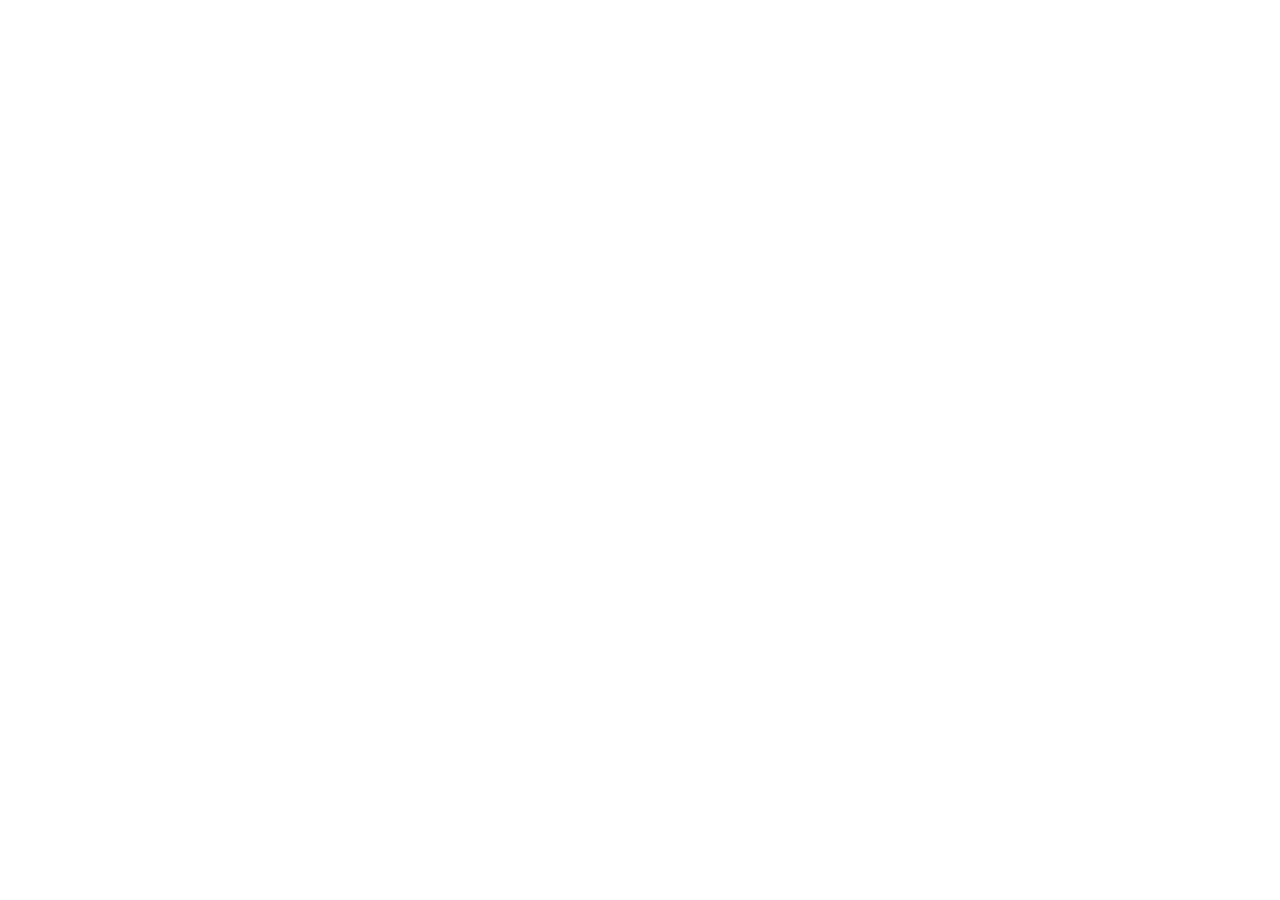
==== battleShip/index.html @ 8e93a14a "start battleShip" ====
<!DOCTYPE html>
<html lang="en">
<head>
    <meta charset="UTF-8">
    <meta name="viewport" content="width=device-width, initial-scale=1.0">
    <title>battleShip</title>
    <script src="script.js" defer></script>
</head>
<body>
    <div></div>
</body>
</html>
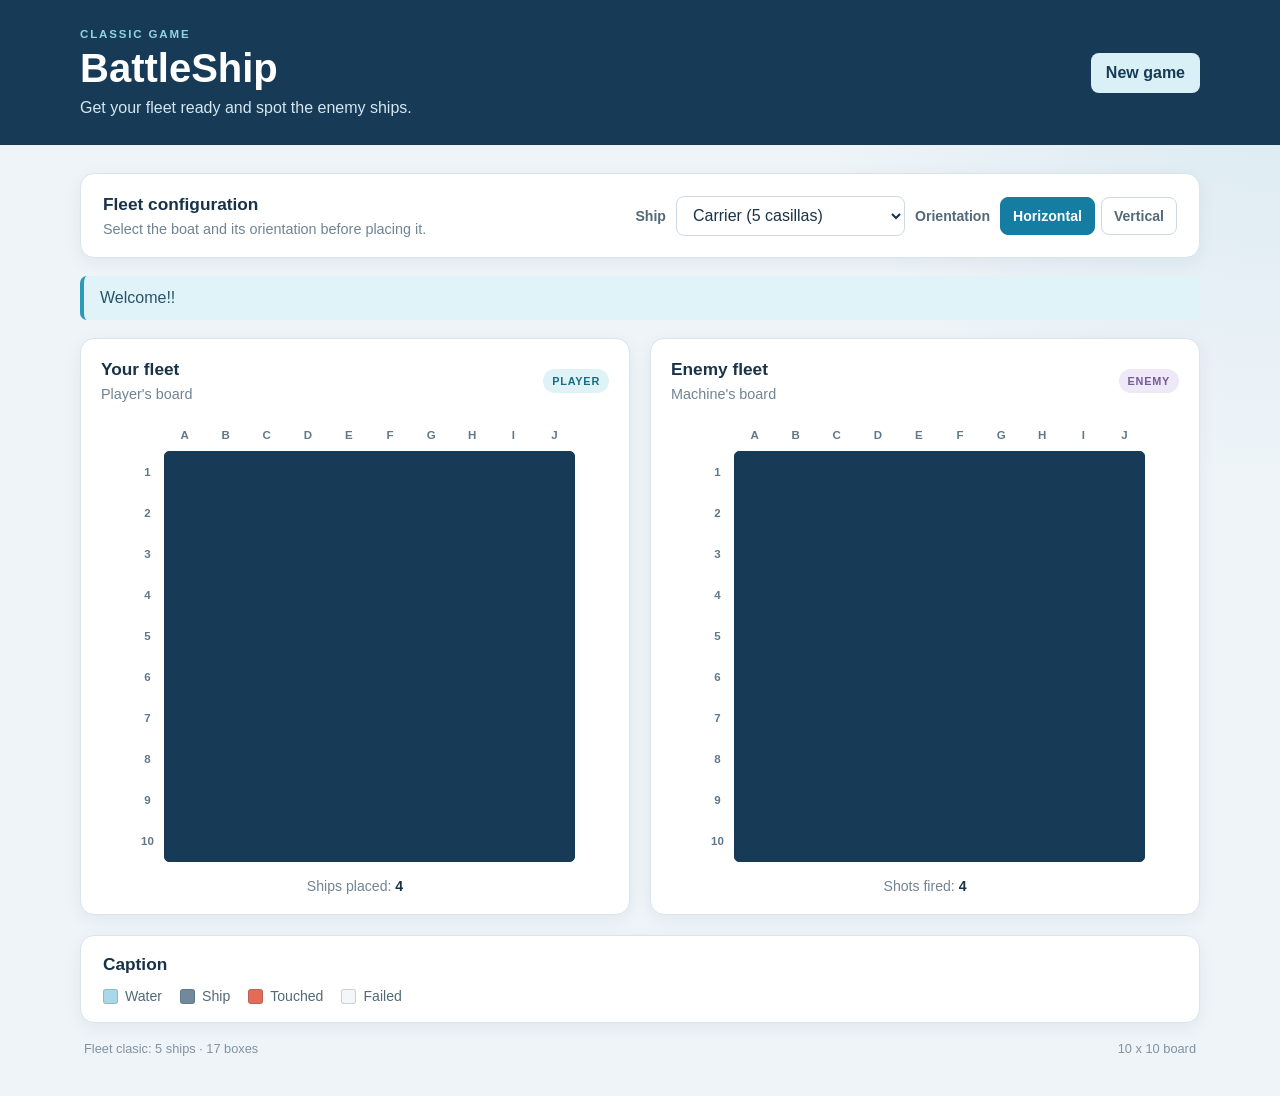
==== commit 48fab506: "update2 battleship" ====
--- a/battleShip/index.html
+++ b/battleShip/index.html
@@ -1,12 +1,117 @@
 <!DOCTYPE html>
-<html lang="en">
+<html lang="es">
 <head>
     <meta charset="UTF-8">
     <meta name="viewport" content="width=device-width, initial-scale=1.0">
-    <title>battleShip</title>
+    <title>BattleShip</title>
+    <link rel="stylesheet" href="estilos.css">
     <script src="script.js" defer></script>
 </head>
 <body>
-    <div></div>
+    <header class="cabecera">
+        <div>
+            <p class="sobretitulo">CLASSIC GAME</p>
+            <h1>BattleShip</h1>
+            <p class="subtitulo">Get your fleet ready and spot the enemy ships.</p>
+        </div>
+        <button id="nuevo-juego" class="boton boton-secundario" type="button">New game</button>
+    </header>
+
+    <main class="contenedor">
+        <section class="panel-configuracion" aria-labelledby="titulo-configuracion">
+            <div>
+                <h2 id="titulo-configuracion">Fleet configuration</h2>
+                <p class="ayuda">Select the boat and its orientation before placing it.</p>
+            </div>
+
+            <div class="controles">
+                <label for="selector-barco">Ship</label>
+                <select id="selector-barco">
+                    <option value="portaaviones">Carrier (5 casillas)</option>
+                    <option value="acorazado">Battleship (4 casillas)</option>
+                    <option value="destructor">Destroyer (3 casillas)</option>
+                    <option value="submarino">Submarine (3 casillas)</option>
+                    <option value="patrullero">Patrol Boat (2 casillas)</option>
+                </select>
+
+                <span class="etiqueta-orientacion">Orientation</span>
+                <div class="grupo-botones" role="group" aria-label="Orientación del barco">
+                    <button id="horizontal" class="boton boton-orientacion activo" type="button" aria-pressed="true">Horizontal</button>
+                    <button id="vertical" class="boton boton-orientacion" type="button" aria-pressed="false">Vertical</button>
+                </div>
+            </div>
+        </section>
+
+        <p id="mensaje" class="mensaje" role="status" aria-live="polite">
+            Welcome. Place your hips on the board to begin.
+        </p>
+
+        <section class="zona-tableros" aria-label="Tableros de juego">
+            <article class="panel-tablero">
+                <div class="titulo-tablero">
+                    <div>
+                        <h2>Your fleet</h2>
+                        <p>Player's board</p>
+                    </div>
+                    <span class="indicador indicador-jugador">PLAYER</span>
+                </div>
+
+                <div class="marco-tablero">
+                    <div class="esquina" aria-hidden="true"></div>
+                    <div class="coordenadas-columnas" aria-hidden="true">
+                        <span>A</span><span>B</span><span>C</span><span>D</span><span>E</span>
+                        <span>F</span><span>G</span><span>H</span><span>I</span><span>J</span>
+                    </div>
+                    <div class="coordenadas-filas" aria-hidden="true">
+                        <span>1</span><span>2</span><span>3</span><span>4</span><span>5</span>
+                        <span>6</span><span>7</span><span>8</span><span>9</span><span>10</span>
+                    </div>
+                    <!-- Las 100 casillas se crearán con JavaScript en una fase posterior. -->
+                    <div id="tablero-jugador" class="tablero" aria-label="Tablero del jugador"></div>
+                </div>
+                <div class="contador">Ships placed: <strong id="barcos-colocados">0 / 5</strong></div>
+            </article>
+
+            <article class="panel-tablero">
+                <div class="titulo-tablero">
+                    <div>
+                        <h2>Enemy fleet</h2>
+                        <p>Machine's board</p>
+                    </div>
+                    <span class="indicador indicador-enemigo">ENEMY</span>
+                </div>
+
+                <div class="marco-tablero">
+                    <div class="esquina" aria-hidden="true"></div>
+                    <div class="coordenadas-columnas" aria-hidden="true">
+                        <span>A</span><span>B</span><span>C</span><span>D</span><span>E</span>
+                        <span>F</span><span>G</span><span>H</span><span>I</span><span>J</span>
+                    </div>
+                    <div class="coordenadas-filas" aria-hidden="true">
+                        <span>1</span><span>2</span><span>3</span><span>4</span><span>5</span>
+                        <span>6</span><span>7</span><span>8</span><span>9</span><span>10</span>
+                    </div>
+                    <!-- Las 100 casillas se crearán con JavaScript en una fase posterior. -->
+                    <div id="tablero-enemigo" class="tablero" aria-label="Tablero enemigo"></div>
+                </div>
+                <div class="contador">Shots fired: <strong id="disparos-realizados">0</strong></div>
+            </article>
+        </section>
+
+        <section class="leyenda" aria-label="Leyenda del tablero">
+            <h2>Caption</h2>
+            <div class="elementos-leyenda">
+                <span><i class="muestra muestra-agua"></i> Water</span>
+                <span><i class="muestra muestra-barco"></i> Ship</span>
+                <span><i class="muestra muestra-tocado"></i> Touched</span>
+                <span><i class="muestra muestra-fallo"></i> Failed</span>
+            </div>
+        </section>
+
+        <footer class="pie">
+            <span>Fleet clasic: 5 ships · 17 boxes</span>
+            <span>10 x 10 board</span>
+        </footer>
+    </main>
 </body>
-</html>+</html>
--- a/battleShip/estilos.css
+++ b/battleShip/estilos.css
@@ -0,0 +1,374 @@
+/* Hundir la flota — estilos de la interfaz inicial
+   Las casillas se generarán posteriormente con JavaScript. */
+
+:root {
+    font-family: Arial, Helvetica, sans-serif;
+    color: #183247;
+    background: #eef4f8;
+    font-synthesis: none;
+}
+
+* {
+    box-sizing: border-box;
+}
+
+body {
+    margin: 0;
+    min-width: 320px;
+    min-height: 100vh;
+    background:
+        radial-gradient(circle at top right, rgba(72, 155, 190, 0.13), transparent 30rem),
+        #eef4f8;
+}
+
+.cabecera {
+    display: flex;
+    align-items: center;
+    justify-content: space-between;
+    gap: 24px;
+    padding: 28px max(24px, calc((100% - 1120px) / 2));
+    color: white;
+    background: #173b56;
+}
+
+.sobretitulo {
+    margin: 0 0 6px;
+    color: #8ed4e8;
+    font-size: 0.72rem;
+    font-weight: bold;
+    letter-spacing: 0.16em;
+}
+
+h1 {
+    margin: 0;
+    font-size: clamp(1.8rem, 4vw, 2.5rem);
+}
+
+.subtitulo {
+    margin: 8px 0 0;
+    color: #d5e6ef;
+}
+
+.contenedor {
+    width: min(1120px, calc(100% - 32px));
+    margin: 28px auto 40px;
+}
+
+.panel-configuracion,
+.panel-tablero,
+.leyenda {
+    border: 1px solid #d9e4eb;
+    border-radius: 14px;
+    background: white;
+    box-shadow: 0 5px 18px rgba(27, 57, 77, 0.06);
+}
+
+.panel-configuracion {
+    display: flex;
+    align-items: center;
+    justify-content: space-between;
+    gap: 24px;
+    padding: 20px 22px;
+}
+
+h2 {
+    margin: 0;
+    font-size: 1.08rem;
+}
+
+.ayuda,
+.titulo-tablero p {
+    margin: 6px 0 0;
+    color: #718493;
+    font-size: 0.9rem;
+}
+
+.controles {
+    display: flex;
+    align-items: center;
+    flex-wrap: wrap;
+    gap: 10px;
+}
+
+.controles label,
+.etiqueta-orientacion {
+    color: #526979;
+    font-size: 0.88rem;
+    font-weight: bold;
+}
+
+select {
+    min-height: 40px;
+    padding: 0 34px 0 12px;
+    border: 1px solid #cbd9e2;
+    border-radius: 8px;
+    color: #183247;
+    background: white;
+    font: inherit;
+}
+
+.grupo-botones {
+    display: flex;
+    gap: 6px;
+}
+
+.boton {
+    min-height: 40px;
+    padding: 0 15px;
+    border: 0;
+    border-radius: 8px;
+    cursor: pointer;
+    font: inherit;
+    font-weight: bold;
+    transition: background-color 0.15s ease, transform 0.15s ease;
+}
+
+.boton:active {
+    transform: translateY(1px);
+}
+
+.boton-secundario {
+    color: #173b56;
+    background: #d9f0f6;
+}
+
+.boton-secundario:hover {
+    background: #c5e8f1;
+}
+
+.boton-orientacion {
+    min-height: 38px;
+    padding: 0 12px;
+    border: 1px solid #cbd9e2;
+    color: #526979;
+    background: white;
+    font-size: 0.88rem;
+}
+
+.boton-orientacion.activo {
+    border-color: #167da2;
+    color: white;
+    background: #167da2;
+}
+
+.mensaje {
+    margin: 18px 0;
+    padding: 13px 16px;
+    border-left: 4px solid #2b9ab8;
+    border-radius: 7px;
+    color: #28536b;
+    background: #e0f3f8;
+}
+
+.zona-tableros {
+    display: grid;
+    grid-template-columns: repeat(2, minmax(0, 1fr));
+    gap: 20px;
+}
+
+.panel-tablero {
+    min-width: 0;
+    padding: 20px;
+}
+
+.titulo-tablero {
+    display: flex;
+    align-items: center;
+    justify-content: space-between;
+    gap: 12px;
+    margin-bottom: 20px;
+}
+
+.indicador {
+    padding: 6px 9px;
+    border-radius: 20px;
+    font-size: 0.68rem;
+    font-weight: bold;
+    letter-spacing: 0.07em;
+}
+
+.indicador-jugador {
+    color: #176b83;
+    background: #dff3f7;
+}
+
+.indicador-enemigo {
+    color: #765b9b;
+    background: #eee8f7;
+}
+
+/* Cuadrícula con coordenadas: las casillas se añadirán desde JavaScript. */
+.marco-tablero {
+    display: grid;
+    grid-template-columns: 25px minmax(0, 1fr);
+    grid-template-rows: 25px auto;
+    width: min(100%, 440px);
+    margin: 0 auto;
+    gap: 4px;
+}
+
+.esquina {
+    grid-column: 1;
+    grid-row: 1;
+}
+
+.coordenadas-columnas {
+    grid-column: 2;
+    grid-row: 1;
+    display: grid;
+    grid-template-columns: repeat(10, minmax(0, 1fr));
+    align-items: center;
+    text-align: center;
+    color: #617889;
+    font-size: 0.72rem;
+    font-weight: bold;
+}
+
+.coordenadas-filas {
+    grid-column: 1;
+    grid-row: 2;
+    display: grid;
+    grid-template-rows: repeat(10, minmax(0, 1fr));
+    align-items: center;
+    justify-items: center;
+    color: #617889;
+    font-size: 0.72rem;
+    font-weight: bold;
+}
+
+.tablero {
+    grid-column: 2;
+    grid-row: 2;
+    display: grid;
+    grid-template-columns: repeat(10, minmax(0, 1fr));
+    grid-template-rows: repeat(10, minmax(0, 1fr));
+    aspect-ratio: 1;
+    gap: 2px;
+    padding: 3px;
+    border: 1px solid #173b56;
+    border-radius: 5px;
+    background: #173b56;
+}
+
+/* Clase que tendrán los div creados con createElement(). */
+.casilla {
+    min-width: 0;
+    min-height: 0;
+    border-radius: 2px;
+    background: #a9d9e8;
+    cursor: pointer;
+}
+
+.casilla:hover {
+    background: #d0edf5;
+}
+
+/* Clases preparadas para las siguientes fases del proyecto. */
+.casilla.barco {
+    background: #71899a;
+}
+
+.casilla.tocado {
+    background: #e66b57;
+}
+
+.casilla.fallo {
+    background: #f4f7f8;
+}
+
+.contador {
+    margin-top: 16px;
+    color: #718493;
+    font-size: 0.88rem;
+    text-align: center;
+}
+
+.contador strong {
+    color: #183247;
+}
+
+.leyenda {
+    margin-top: 20px;
+    padding: 18px 22px;
+}
+
+.elementos-leyenda {
+    display: flex;
+    flex-wrap: wrap;
+    gap: 18px;
+    margin-top: 13px;
+    color: #526979;
+    font-size: 0.88rem;
+}
+
+.elementos-leyenda span {
+    display: inline-flex;
+    align-items: center;
+    gap: 7px;
+}
+
+.muestra {
+    display: inline-block;
+    width: 15px;
+    height: 15px;
+    border: 1px solid rgba(23, 59, 86, 0.2);
+    border-radius: 3px;
+}
+
+.muestra-agua { background: #a9d9e8; }
+.muestra-barco { background: #71899a; }
+.muestra-tocado { background: #e66b57; }
+.muestra-fallo { background: #f4f7f8; }
+
+.pie {
+    display: flex;
+    justify-content: space-between;
+    gap: 12px;
+    padding: 18px 4px 0;
+    color: #8293a0;
+    font-size: 0.8rem;
+}
+
+@media (max-width: 850px) {
+    .panel-configuracion {
+        align-items: flex-start;
+        flex-direction: column;
+    }
+
+    .controles {
+        width: 100%;
+    }
+
+    .zona-tableros {
+        grid-template-columns: 1fr;
+    }
+
+    .panel-tablero {
+        padding: 16px;
+    }
+
+    .marco-tablero {
+        width: min(100%, 440px);
+    }
+}
+
+@media (max-width: 480px) {
+    .cabecera {
+        align-items: flex-start;
+        flex-direction: column;
+        padding: 24px 18px;
+    }
+
+    .controles {
+        align-items: flex-start;
+        flex-direction: column;
+    }
+
+    select {
+        width: 100%;
+    }
+
+    .pie {
+        flex-direction: column;
+    }
+}
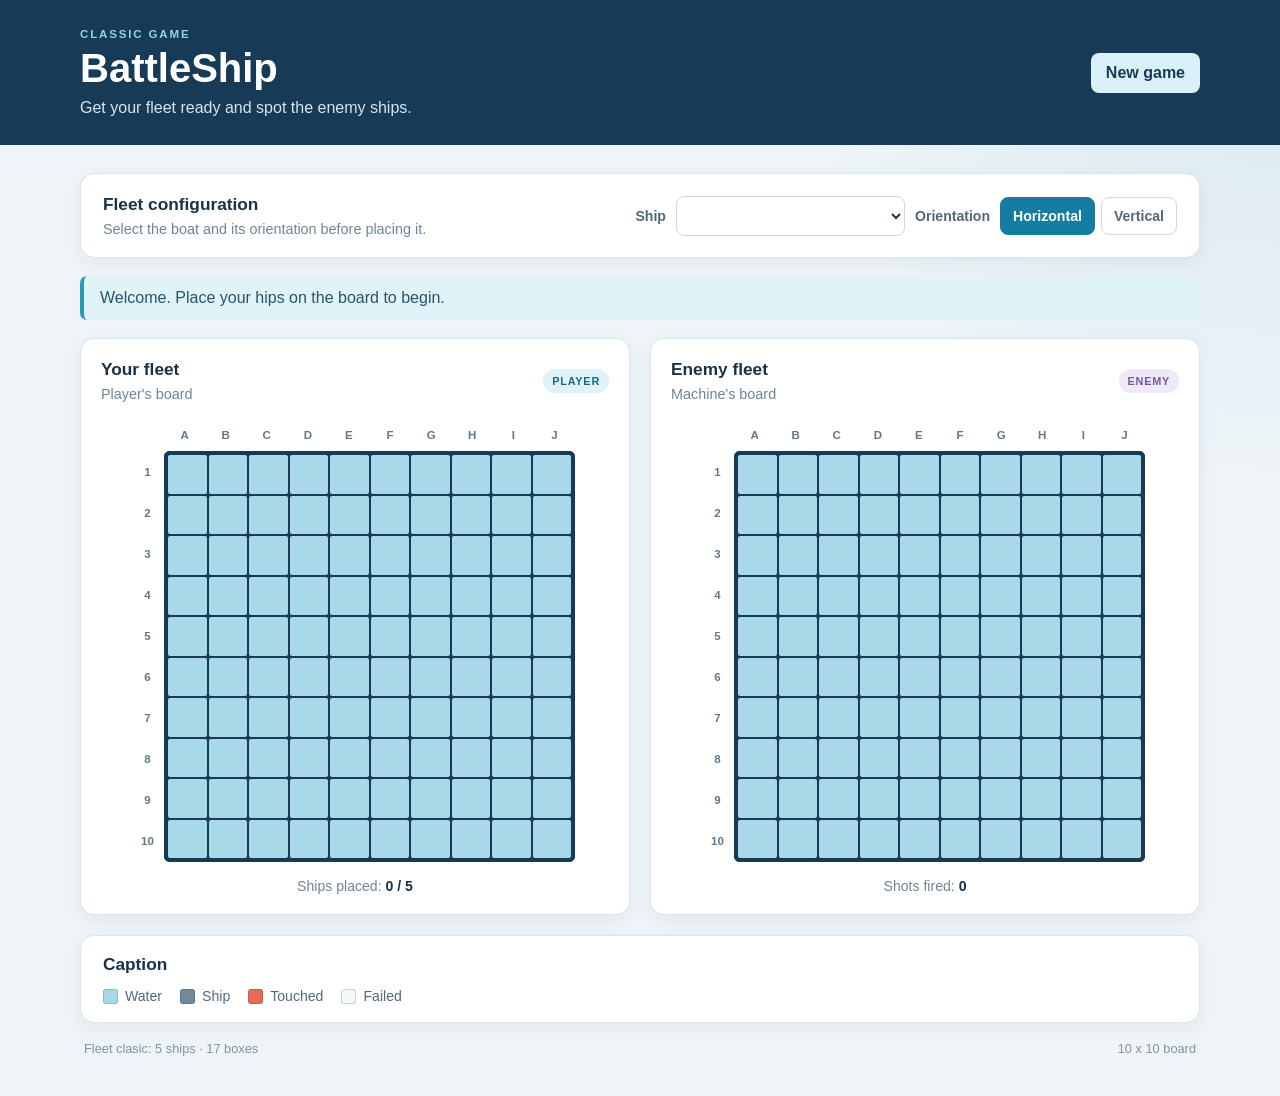
==== commit e8115a6e: "update4 battleship" ====
--- a/battleShip/index.html
+++ b/battleShip/index.html
@@ -27,11 +27,12 @@
             <div class="controles">
                 <label for="selector-barco">Ship</label>
                 <select id="selector-barco">
-                    <option value="portaaviones">Carrier (5 casillas)</option>
-                    <option value="acorazado">Battleship (4 casillas)</option>
-                    <option value="destructor">Destroyer (3 casillas)</option>
-                    <option value="submarino">Submarine (3 casillas)</option>
-                    <option value="patrullero">Patrol Boat (2 casillas)</option>
+                    <option value=""></option>
+                    <option value="carrier">Carrier (5 casillas)</option>
+                    <option value="battleship">Battleship (4 casillas)</option>
+                    <option value="destroyer">Destroyer (3 casillas)</option>
+                    <option value="submarine">Submarine (3 casillas)</option>
+                    <option value="patrolBoat">Patrol Boat (2 casillas)</option>
                 </select>
 
                 <span class="etiqueta-orientacion">Orientation</span>
--- a/battleShip/estilos.css
+++ b/battleShip/estilos.css
@@ -276,6 +276,11 @@
     background: #f4f7f8;
 }
 
+.casilla.seleccionada {
+    background-color: #f4c95d;
+    outline: 2px solid #e2a928;
+}
+
 .contador {
     margin-top: 16px;
     color: #718493;
